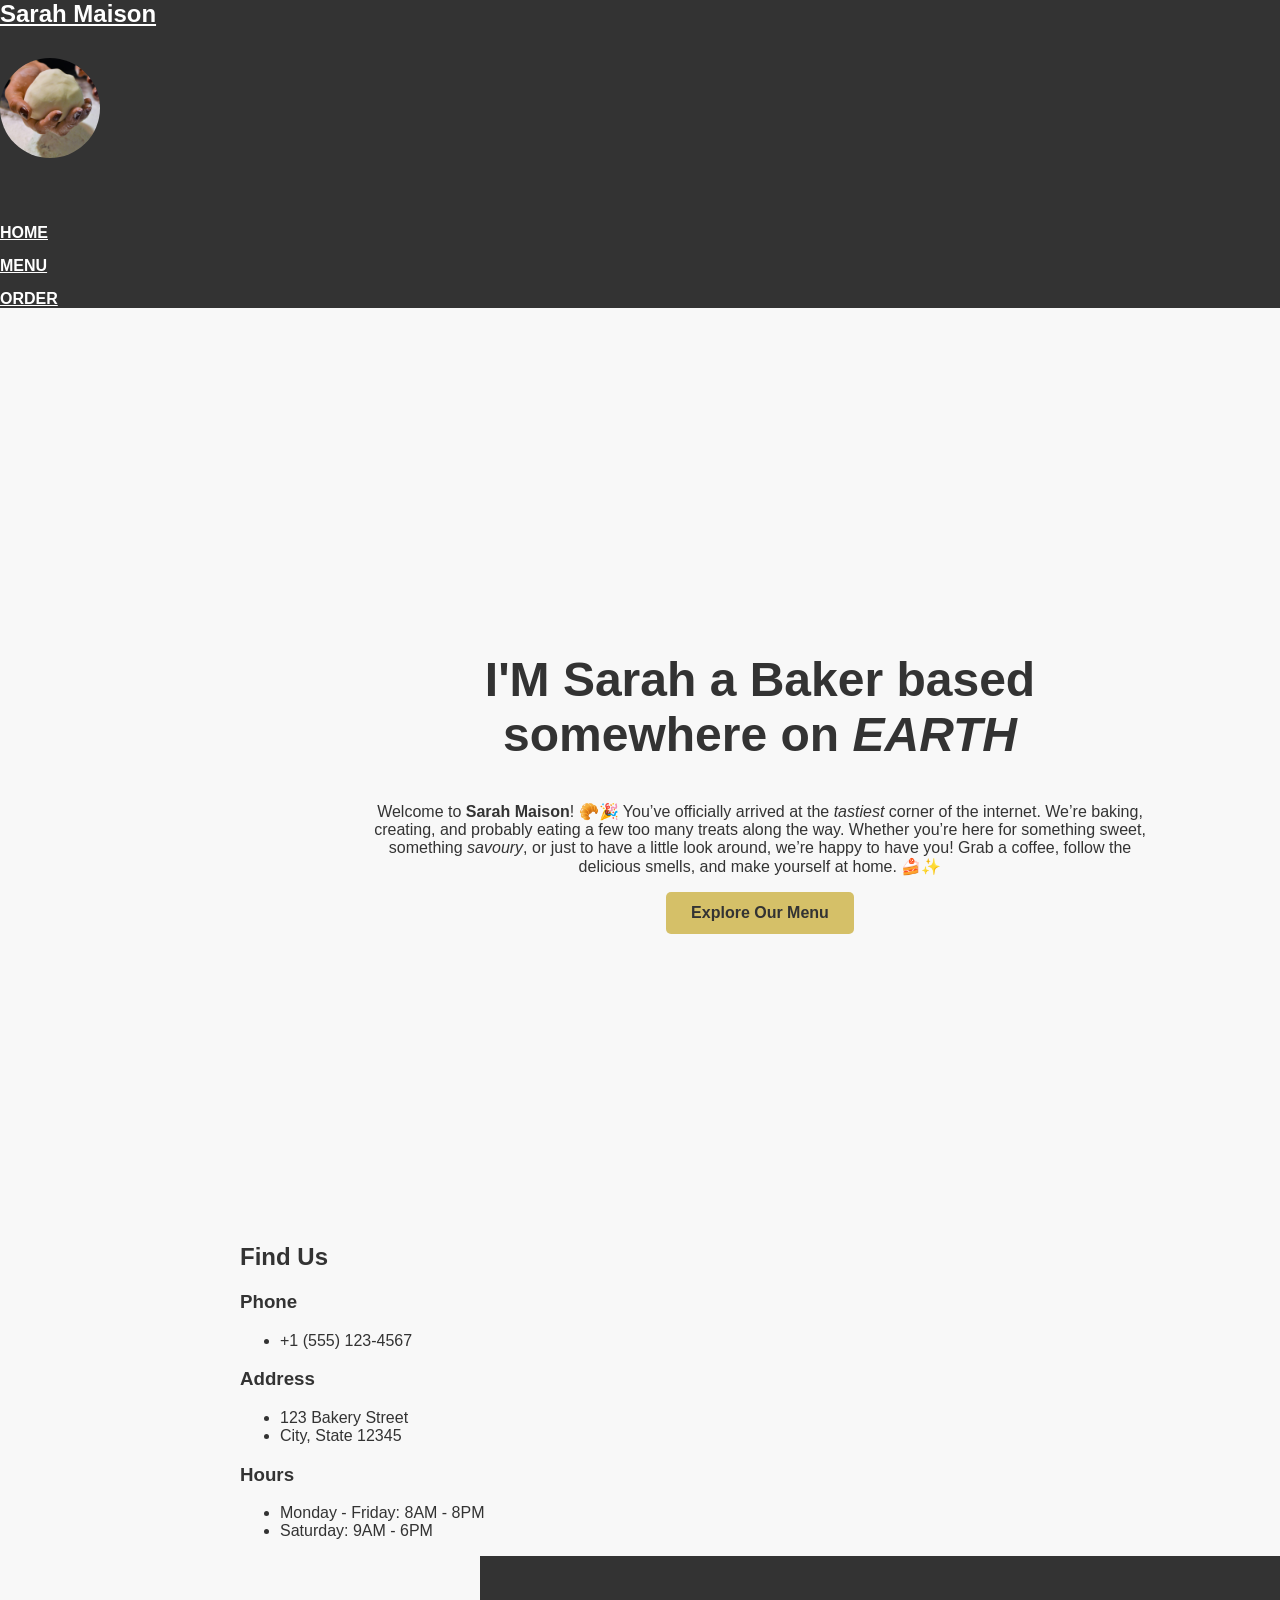
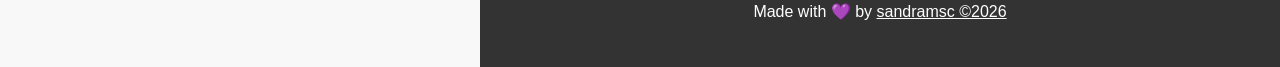
==== index.html @ 91e31646 "Removed the left side bar and updated to the horizontal sidebar with banner requirement" ====
<!doctype html>
<html lang="en">
  <head>
    <meta charset="UTF-8" />
    <meta http-equiv="X-UA-Compatible" content="IE=edge" />
    <meta name="viewport" content="width=device-width, initial-scale=1.0" />

    <title>Sarah Maison</title>

    <link
      rel="icon"
      type="image/x-icon"
      href="./assets/images/main_image_baker.jpg"
    />

    <link rel="stylesheet" href="./styles.css" />
  </head>

  <body>
    <!-- NAVBAR -->
    <header class="site-header">
      <div class="header-container header-bar">
        <a class="site-name brand" href="./index.html">
          <span class="brand">Sarah Maison</span>

          <img
            src="./assets/images/main_image_baker.jpg"
            class="site-image"
            alt="A baker holding a ball of raw dough in a warm bakery environment"
            width="100"
            height="100"
          />
        </a>

        <div class="navigation-menu">
          <ul class="navigation-links">
            <li class="navigation-item">
              <a class="navigation-link" href="./index.html"> Home </a>
            </li>

            <li class="navigation-item">
              <a class="navigation-link" href="./menu.html"> Menu </a>
            </li>

            <li class="navigation-item">
              <a class="navigation-link" href="./order.html"> Order </a>
            </li>
          </ul>
        </div>
      </div>
    </header>

    <!-- CONTENT WRAPPER -->

    <div class="main-content">
      <!-- HOME -->

      <section class="page-section home-section">
        <div class="home-container">
          <div class="home-content">
            <h1 class="home-title">
              I'M <span class="highlight-text"> Sarah </span> a Baker based
              somewhere on <em>EARTH</em>
            </h1>

            <p class="home-description">
              Welcome to <strong>Sarah Maison</strong>! 🥐🎉 You’ve officially
              arrived at the <em>tastiest</em> corner of the internet. We’re
              baking, creating, and probably eating a few too many treats along
              the way. Whether you’re here for something sweet, something
              <em>savoury</em>, or just to have a little look around, we’re
              happy to have you! Grab a coffee, follow the delicious smells, and
              make yourself at home. 🍰✨
            </p>

            <div class="home-button-container">
              <a href="./menu.html" class="button button-primary">
                Explore Our Menu
              </a>
            </div>
          </div>
        </div>
      </section>

      <!-- //HOME -->

      <!-- FIND US -->

      <section class="find-us-section">
        <h2>Find Us</h2>

        <div class="find-us-content">
          <h3>Phone</h3>

          <ul>
            <li>+1 (555) 123-4567</li>
          </ul>

          <h3>Address</h3>

          <ul>
            <li>123 Bakery Street</li>
            <li>City, State 12345</li>
          </ul>

          <h3>Hours</h3>

          <ul>
            <li>Monday - Friday: 8AM - 8PM</li>
            <li>Saturday: 9AM - 6PM</li>
          </ul>
        </div>
      </section>

      <!-- FOOTER -->

      <footer class="site-footer">
        <div class="footer-container">
          <div class="footer-content">
            <p class="footer-text">
              Made with 💜 by
              <a href="#" class="footer-link"> sandramsc ©2026 </a>
            </p>
          </div>

          <div class="social-links">
            <a href="https://github.com/sandramsc">
              <i></i>
            </a>

            <a href="https://www.instagram.com/in/bakery">
              <i></i>
            </a>
          </div>
        </div>
      </footer>

      <!-- //FOOTER -->
    </div>

    <!-- //CONTENT WRAPPER -->
  </body>
</html>
---- styles.css ----
* {
  box-sizing: border-box;
}

body {
  margin: 0;
  padding: 0;
  background-color: #f8f8f8;
  color: #333333;
  font-family: Arial, sans-serif;
}

.container {
  width: 100%;
  max-width: 1200px;
  margin: 0 auto;
  padding-left: 20px;
  padding-right: 20px;
}
/* 
   HEADER AND FOOTER
 */

header,
footer {
  background-color: #333333;
  color: #ffffff;
}

/* 
   HEADINGS
 */

h1,
h2 {
  color: #333333;
}

/* 
   NAVIGATION
 */

nav {
  background-color: #333333;
  color: #ffffff;
  text-align: center;
  padding: 30px 20px;
}

nav a {
  text-decoration: none;
  color: #ffffff;
}

nav a:hover {
  color: #d5c068;
}

/* 
   BRAND
 */

.brand {
  display: block;
  color: #ffffff;
  font-size: 24px;
  font-weight: bold;
  margin-bottom: 30px;
}

/* 
   NAVIGATION LINKS
 */

.navigation-links {
  list-style: none;
  padding: 0;
  margin: 0;
}

.navigation-links li {
  margin-bottom: 15px;
}

.navigation-links a {
  color: #ffffff;
  font-weight: bold;
  text-transform: uppercase;
}

/* 
   SIDEBAR LAYOUT
 */

.site-navigation {
  position: fixed;
  top: 0;
  left: 0;
  width: 240px;
  height: 100vh;
  box-sizing: border-box;
}

/* 
   BAKERY IMAGE
 */

.site-image {
  width: 100px;
  height: 100px;
  object-fit: cover;
  border-radius: 50%;
  margin-bottom: 30px;
}

/* 
   MAIN CONTENT
 */

.main-content {
  margin-left: 240px;
  min-height: 100vh;
}

/* 
   PAGE SECTIONS
 */

.page-section {
  min-height: 100vh;
  padding: 80px;
  box-sizing: border-box;
}

/* 
   HOME
 */

.home-section {
  display: flex;
  align-items: center;
  justify-content: center;
  text-align: center;
}

.home-content {
  max-width: 800px;
}

.home-content h1 {
  font-size: 48px;
}

/* 
   BUTTON
 */

.button {
  display: inline-block;
  padding: 12px 25px;
  background-color: #d5c068;
  color: #333333;
  text-decoration: none;
  font-weight: bold;
  border-radius: 5px;
}

.button:hover {
  background-color: #bca33d;
}

/* 
   FIND US
 */

.find-us {
  max-width: 900px;
  margin: 0 auto;
  padding: 60px 80px;
}

.find-us ul {
  list-style: none;
  padding: 0;
}

/* 
   MENU
 */

.menu-content {
  max-width: 900px;
  margin: 0 auto;
}

.menu-intro {
  margin-bottom: 40px;
}

.tagline {
  color: #555555;
  font-size: 24px;
  font-weight: normal;
}

.menu-category {
  margin-bottom: 50px;
}

.menu-category h3 {
  margin-top: 30px;
}

.menu-items {
  list-style: none;
  padding: 0;
}

.menu-item {
  padding: 12px 0;
  border-bottom: 1px solid #dddddd;
}

.price {
  color: #8a1c4a;
  font-weight: bold;
}

/* 
   ORDER
 */

.order-content {
  max-width: 900px;
  margin: 0 auto;
  text-align: center;
}

.order-message {
  margin-top: 40px;
  padding: 30px;
  background-color: #ffffff;
  border: 1px solid #dddddd;
}

/* 
   FOOTER
 */

footer {
  margin-left: 240px;
  padding: 30px;
  text-align: center;
}

footer a {
  color: #ffffff;
}
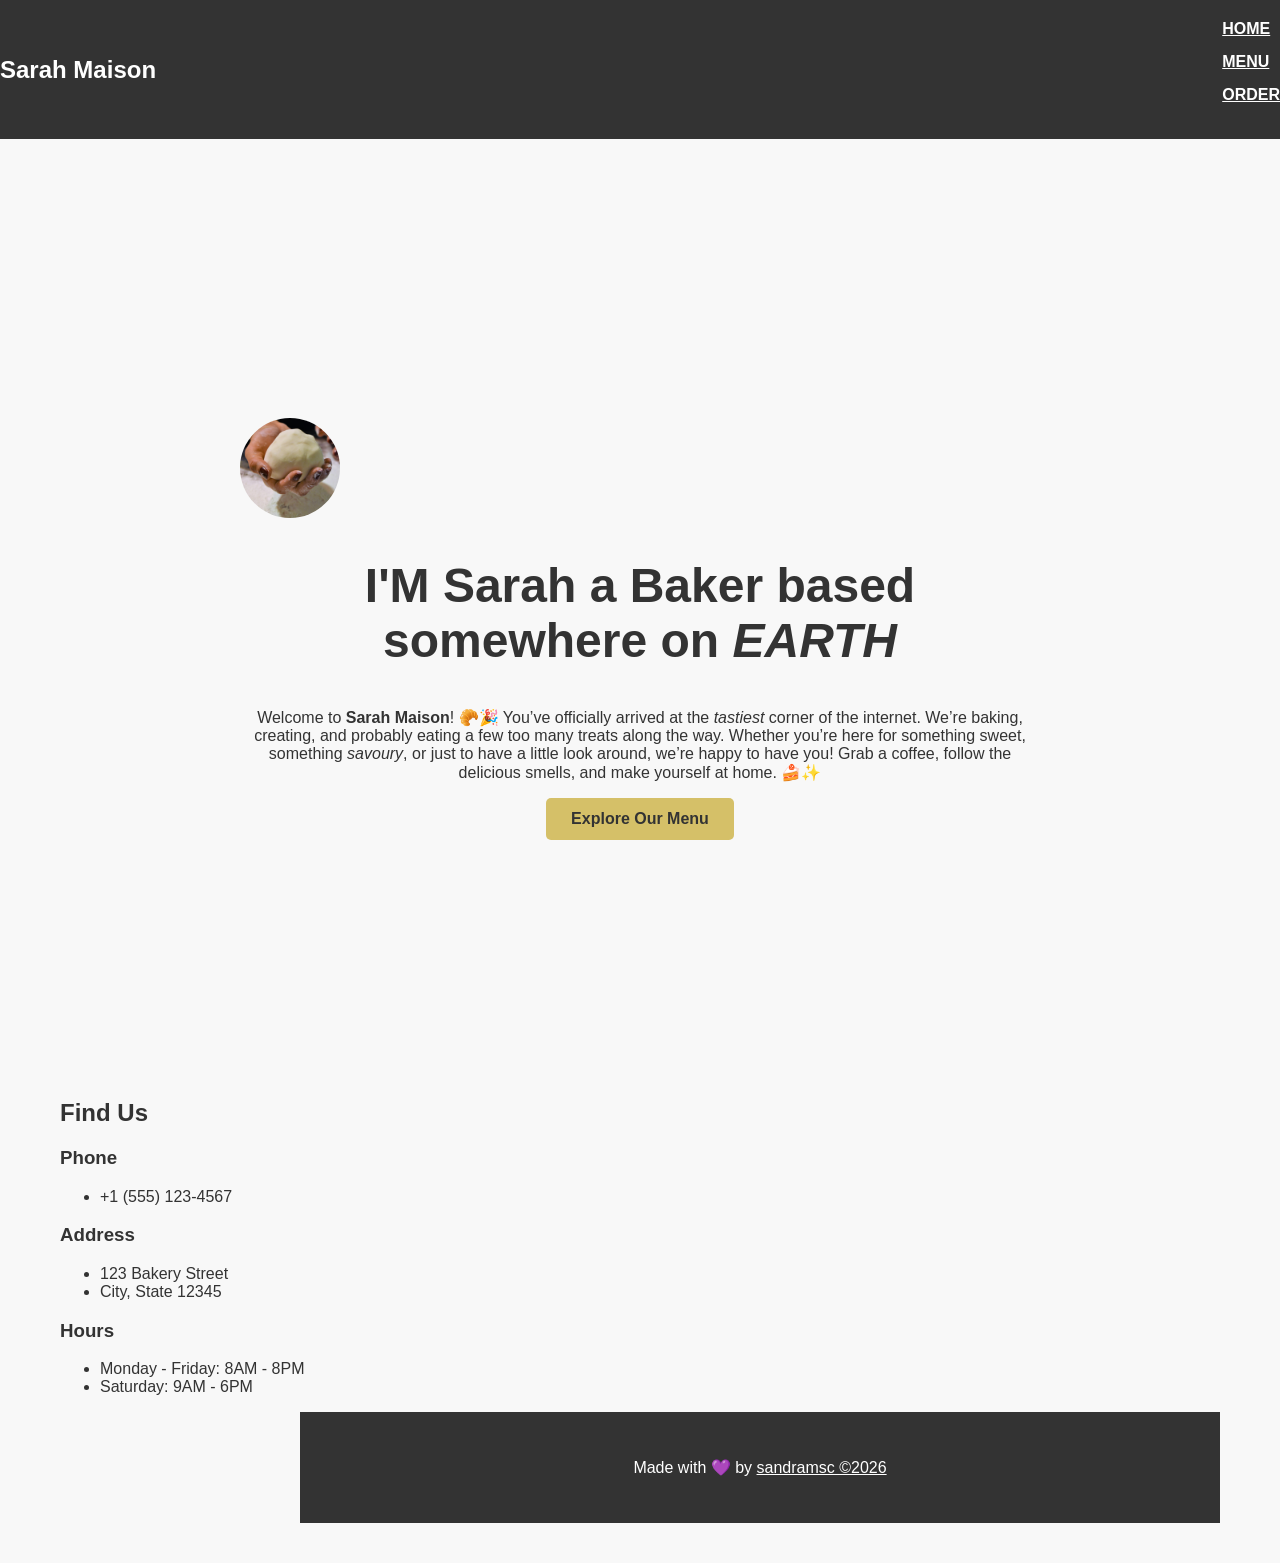
==== commit e37b865e: "Added weekend specials menu, displayed on three styled cards" ====
--- a/index.html
+++ b/index.html
@@ -22,14 +22,6 @@
       <div class="header-container header-bar">
         <a class="site-name brand" href="./index.html">
           <span class="brand">Sarah Maison</span>
-
-          <img
-            src="./assets/images/main_image_baker.jpg"
-            class="site-image"
-            alt="A baker holding a ball of raw dough in a warm bakery environment"
-            width="100"
-            height="100"
-          />
         </a>
 
         <div class="navigation-menu">
@@ -52,91 +44,98 @@
 
     <!-- CONTENT WRAPPER -->
 
-    <div class="main-content">
+    <main>
       <!-- HOME -->
+      <div class="container">
+        <section class="page-section home-section">
+          <div class="home-container">
+            <img
+              src="./assets/images/main_image_baker.jpg"
+              class="hero-image"
+              alt="A baker holding a ball of raw dough in a warm bakery environment"
+              width="100"
+              height="100"
+            />
+            <div class="home-content">
+              <h1 class="home-title">
+                I'M <span class="highlight-text"> Sarah </span> a Baker based
+                somewhere on <em>EARTH</em>
+              </h1>
 
-      <section class="page-section home-section">
-        <div class="home-container">
-          <div class="home-content">
-            <h1 class="home-title">
-              I'M <span class="highlight-text"> Sarah </span> a Baker based
-              somewhere on <em>EARTH</em>
-            </h1>
+              <p class="home-description">
+                Welcome to <strong>Sarah Maison</strong>! 🥐🎉 You’ve officially
+                arrived at the <em>tastiest</em> corner of the internet. We’re
+                baking, creating, and probably eating a few too many treats
+                along the way. Whether you’re here for something sweet,
+                something <em>savoury</em>, or just to have a little look
+                around, we’re happy to have you! Grab a coffee, follow the
+                delicious smells, and make yourself at home. 🍰✨
+              </p>
 
-            <p class="home-description">
-              Welcome to <strong>Sarah Maison</strong>! 🥐🎉 You’ve officially
-              arrived at the <em>tastiest</em> corner of the internet. We’re
-              baking, creating, and probably eating a few too many treats along
-              the way. Whether you’re here for something sweet, something
-              <em>savoury</em>, or just to have a little look around, we’re
-              happy to have you! Grab a coffee, follow the delicious smells, and
-              make yourself at home. 🍰✨
-            </p>
+              <div class="home-button-container">
+                <a href="./menu.html" class="button button-primary">
+                  Explore Our Menu
+                </a>
+              </div>
+            </div>
+          </div>
+        </section>
 
-            <div class="home-button-container">
-              <a href="./menu.html" class="button button-primary">
-                Explore Our Menu
+        <!-- //HOME -->
+
+        <!-- FIND US -->
+
+        <section class="find-us-section">
+          <h2>Find Us</h2>
+
+          <div class="find-us-content">
+            <h3>Phone</h3>
+
+            <ul>
+              <li>+1 (555) 123-4567</li>
+            </ul>
+
+            <h3>Address</h3>
+
+            <ul>
+              <li>123 Bakery Street</li>
+              <li>City, State 12345</li>
+            </ul>
+
+            <h3>Hours</h3>
+
+            <ul>
+              <li>Monday - Friday: 8AM - 8PM</li>
+              <li>Saturday: 9AM - 6PM</li>
+            </ul>
+          </div>
+        </section>
+
+        <!-- FOOTER -->
+
+        <footer class="site-footer">
+          <div class="footer-container">
+            <div class="footer-content">
+              <p class="footer-text">
+                Made with 💜 by
+                <a href="#" class="footer-link"> sandramsc ©2026 </a>
+              </p>
+            </div>
+
+            <div class="social-links">
+              <a href="https://github.com/sandramsc">
+                <i></i>
+              </a>
+
+              <a href="https://www.instagram.com/in/bakery">
+                <i></i>
               </a>
             </div>
           </div>
-        </div>
-      </section>
-
-      <!-- //HOME -->
-
-      <!-- FIND US -->
-
-      <section class="find-us-section">
-        <h2>Find Us</h2>
-
-        <div class="find-us-content">
-          <h3>Phone</h3>
-
-          <ul>
-            <li>+1 (555) 123-4567</li>
-          </ul>
-
-          <h3>Address</h3>
-
-          <ul>
-            <li>123 Bakery Street</li>
-            <li>City, State 12345</li>
-          </ul>
-
-          <h3>Hours</h3>
-
-          <ul>
-            <li>Monday - Friday: 8AM - 8PM</li>
-            <li>Saturday: 9AM - 6PM</li>
-          </ul>
-        </div>
-      </section>
-
-      <!-- FOOTER -->
-
-      <footer class="site-footer">
-        <div class="footer-container">
-          <div class="footer-content">
-            <p class="footer-text">
-              Made with 💜 by
-              <a href="#" class="footer-link"> sandramsc ©2026 </a>
-            </p>
-          </div>
-
-          <div class="social-links">
-            <a href="https://github.com/sandramsc">
-              <i></i>
-            </a>
-
-            <a href="https://www.instagram.com/in/bakery">
-              <i></i>
-            </a>
-          </div>
-        </div>
-      </footer>
-
+        </footer>
+      </div>
       <!-- //FOOTER -->
-    </div>
+    </main>
 
     <!-- //CONTENT WRAPPER -->
   </body>
--- a/styles.css
+++ b/styles.css
@@ -26,7 +26,20 @@
   background-color: #333333;
   color: #ffffff;
 }
-
+.header-bar {
+  display: flex;
+  justify-content: space-between;
+  align-items: center;
+  padding-top: 20px;
+  padding-bottom: 20px;
+}
+
+footer {
+  padding: 20px;
+}
+main {
+  padding: 40px 0px;
+}
 /* 
    HEADINGS
  */
@@ -42,6 +55,8 @@
 
 nav {
   background-color: #333333;
+  display: flex;
+  gap: 20px;
   color: #ffffff;
   text-align: center;
   padding: 30px 20px;
@@ -59,13 +74,16 @@
 /* 
    BRAND
  */
-
+.hero-image {
+  max-width: 100%;
+  height: auto;
+  display: block;
+}
 .brand {
-  display: block;
   color: #ffffff;
   font-size: 24px;
   font-weight: bold;
-  margin-bottom: 30px;
+  text-decoration: none;
 }
 
 /* 
@@ -105,7 +123,7 @@
    BAKERY IMAGE
  */
 
-.site-image {
+.hero-image {
   width: 100px;
   height: 100px;
   object-fit: cover;
@@ -132,6 +150,46 @@
   box-sizing: border-box;
 }
 
+/* 
+   weekend specials section
+ */
+.weekend-specials {
+  display: flex;
+  flex-direction: column;
+  align-items: center;
+  text-align: center;
+  padding: 40px;
+  background-color: #f8f8f8;
+}
+
+.card-row {
+  display: flex;
+  flex-wrap: wrap;
+  gap: 20px;
+}
+.card {
+  background-color: #ffffff;
+  border: 1px solid #dddddd;
+  border-radius: 5px;
+  padding: 20px;
+  flex: 1 1 250px;
+  box-sizing: border-box;
+}
+
+.card img {
+  max-width: 100%;
+  height: 200px;
+  object-fit: cover;
+  display: block;
+  border-radius: 5px;
+  margin-bottom: 15px;
+}
+
+.order-content {
+  max-width: 900px;
+  margin: 0 auto;
+  text-align: center;
+}
 /* 
    HOME
  */
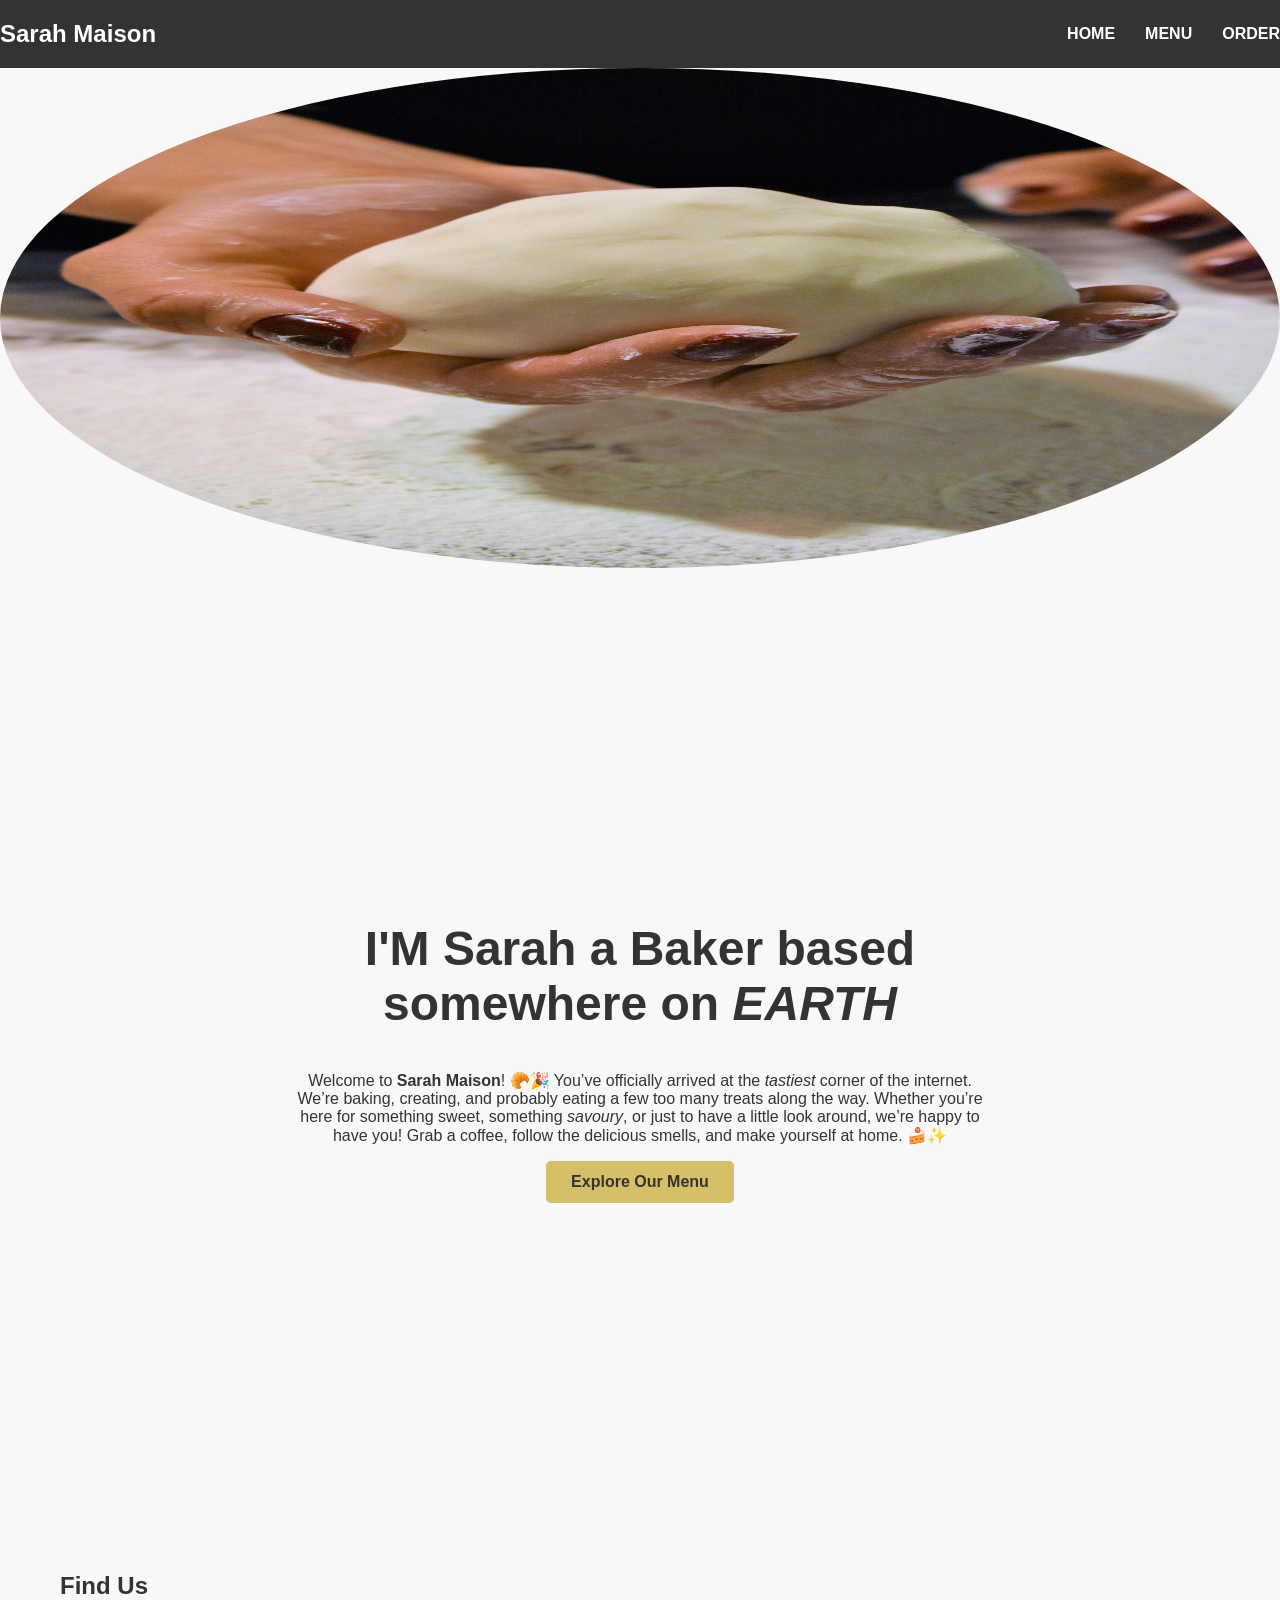
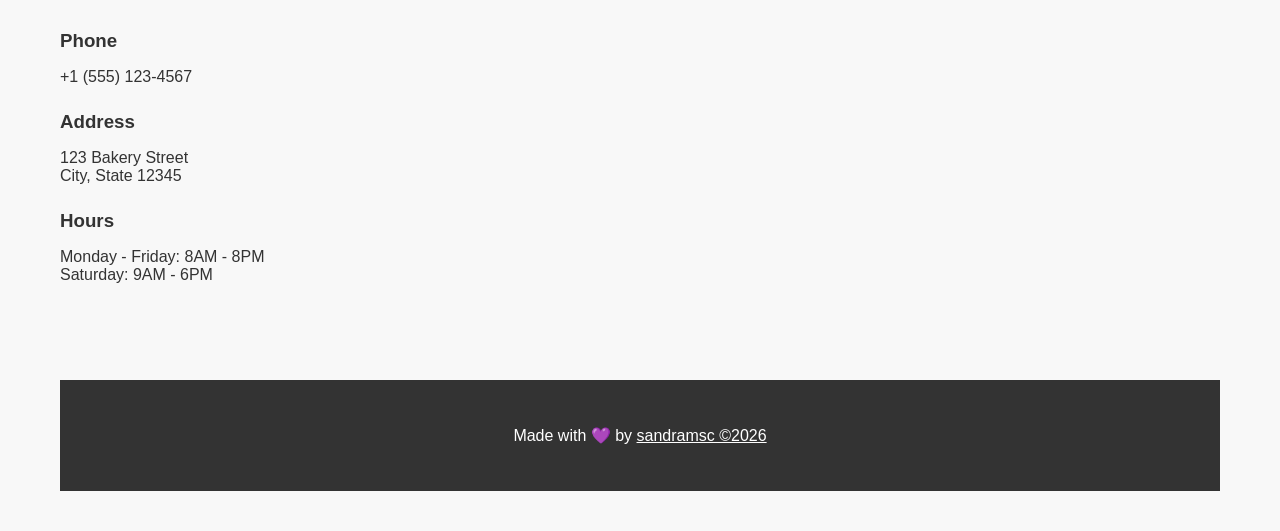
==== commit 1ec3793f: "Styled the find us section" ====
--- a/index.html
+++ b/index.html
@@ -20,9 +20,7 @@
     <!-- NAVBAR -->
     <header class="site-header">
       <div class="header-container header-bar">
-        <a class="site-name brand" href="./index.html">
-          <span class="brand">Sarah Maison</span>
-        </a>
+        <a class="site-name brand" href="./index.html"> Sarah Maison </a>
 
         <div class="navigation-menu">
           <ul class="navigation-links">
@@ -41,7 +39,13 @@
         </div>
       </div>
     </header>
-
+    <section class="hero-banner">
+      <img
+        src="./assets/images/main_image_baker.jpg"
+        class="hero-image"
+        alt="A baker holding a ball of raw dough in a warm bakery environment"
+      />
+    </section>
     <!-- CONTENT WRAPPER -->
 
     <main>
@@ -49,13 +53,6 @@
       <div class="container">
         <section class="page-section home-section">
           <div class="home-container">
-            <img
-              src="./assets/images/main_image_baker.jpg"
-              class="hero-image"
-              alt="A baker holding a ball of raw dough in a warm bakery environment"
-              width="100"
-              height="100"
-            />
             <div class="home-content">
               <h1 class="home-title">
                 I'M <span class="highlight-text"> Sarah </span> a Baker based
@@ -91,23 +88,21 @@
           <div class="find-us-content">
             <h3>Phone</h3>
 
-            <ul>
-              <li>+1 (555) 123-4567</li>
-            </ul>
+            <p>+1 (555) 123-4567</p>
 
             <h3>Address</h3>
 
-            <ul>
-              <li>123 Bakery Street</li>
-              <li>City, State 12345</li>
-            </ul>
+            <p>
+              123 Bakery Street<br />
+              City, State 12345
+            </p>
 
             <h3>Hours</h3>
 
-            <ul>
-              <li>Monday - Friday: 8AM - 8PM</li>
-              <li>Saturday: 9AM - 6PM</li>
-            </ul>
+            <p>
+              Monday - Friday: 8AM - 8PM<br />
+              Saturday: 9AM - 6PM
+            </p>
           </div>
         </section>
 
--- a/styles.css
+++ b/styles.css
@@ -26,6 +26,12 @@
   background-color: #333333;
   color: #ffffff;
 }
+
+.site-header {
+  background-color: #333333;
+  color: #ffffff;
+}
+
 .header-bar {
   display: flex;
   justify-content: space-between;
@@ -54,12 +60,7 @@
  */
 
 nav {
-  background-color: #333333;
-  display: flex;
-  gap: 20px;
-  color: #ffffff;
-  text-align: center;
-  padding: 30px 20px;
+  color: #ffffff;
 }
 
 nav a {
@@ -74,11 +75,7 @@
 /* 
    BRAND
  */
-.hero-image {
-  max-width: 100%;
-  height: auto;
-  display: block;
-}
+
 .brand {
   color: #ffffff;
   font-size: 24px;
@@ -91,53 +88,40 @@
  */
 
 .navigation-links {
+  display: flex;
+  gap: 30px;
   list-style: none;
+  margin: 0;
   padding: 0;
-  margin: 0;
-}
-
-.navigation-links li {
-  margin-bottom: 15px;
 }
 
 .navigation-links a {
   color: #ffffff;
   font-weight: bold;
   text-transform: uppercase;
-}
-
-/* 
-   SIDEBAR LAYOUT
- */
-
-.site-navigation {
-  position: fixed;
-  top: 0;
-  left: 0;
-  width: 240px;
-  height: 100vh;
-  box-sizing: border-box;
+  text-decoration: none;
+}
+
+.navigation-links a:hover {
+  color: #d5c068;
 }
 
 /* 
    BAKERY IMAGE
  */
 
+.hero-banner {
+  width: 100%;
+  margin: 0;
+  padding: 0;
+}
+
 .hero-image {
-  width: 100px;
-  height: 100px;
-  object-fit: cover;
+  width: 100%;
+  max-width: 100%;
+  height: 500px;
+  margin: 0;
   border-radius: 50%;
-  margin-bottom: 30px;
-}
-
-/* 
-   MAIN CONTENT
- */
-
-.main-content {
-  margin-left: 240px;
-  min-height: 100vh;
 }
 
 /* 
@@ -199,10 +183,13 @@
   align-items: center;
   justify-content: center;
   text-align: center;
+  padding: 40px 0 80px;
 }
 
 .home-content {
-  max-width: 800px;
+  max-width: 700px;
+  margin: 0 auto;
+  flex: 1;
 }
 
 .home-content h1 {
@@ -231,17 +218,26 @@
    FIND US
  */
 
-.find-us {
-  max-width: 900px;
-  margin: 0 auto;
-  padding: 60px 80px;
-}
-
-.find-us ul {
-  list-style: none;
-  padding: 0;
-}
-
+.find-us-section {
+  padding: 40px 0 80px;
+}
+
+.find-us-section h2 {
+  margin-bottom: 30px;
+}
+.find-us-content {
+  max-width: 700px;
+}
+
+.find-us-content h3 {
+  margin-top: 25px;
+  margin-bottom: 8px;
+}
+
+find-us-content p {
+  margin: 0;
+  line-height: 1.6;
+}
 /* 
    MENU
  */
@@ -306,9 +302,10 @@
  */
 
 footer {
-  margin-left: 240px;
-  padding: 30px;
-  text-align: center;
+  padding: 30px 0;
+  text-align: center;
+  color: #ffffff;
+  background-color: #333333;
 }
 
 footer a {
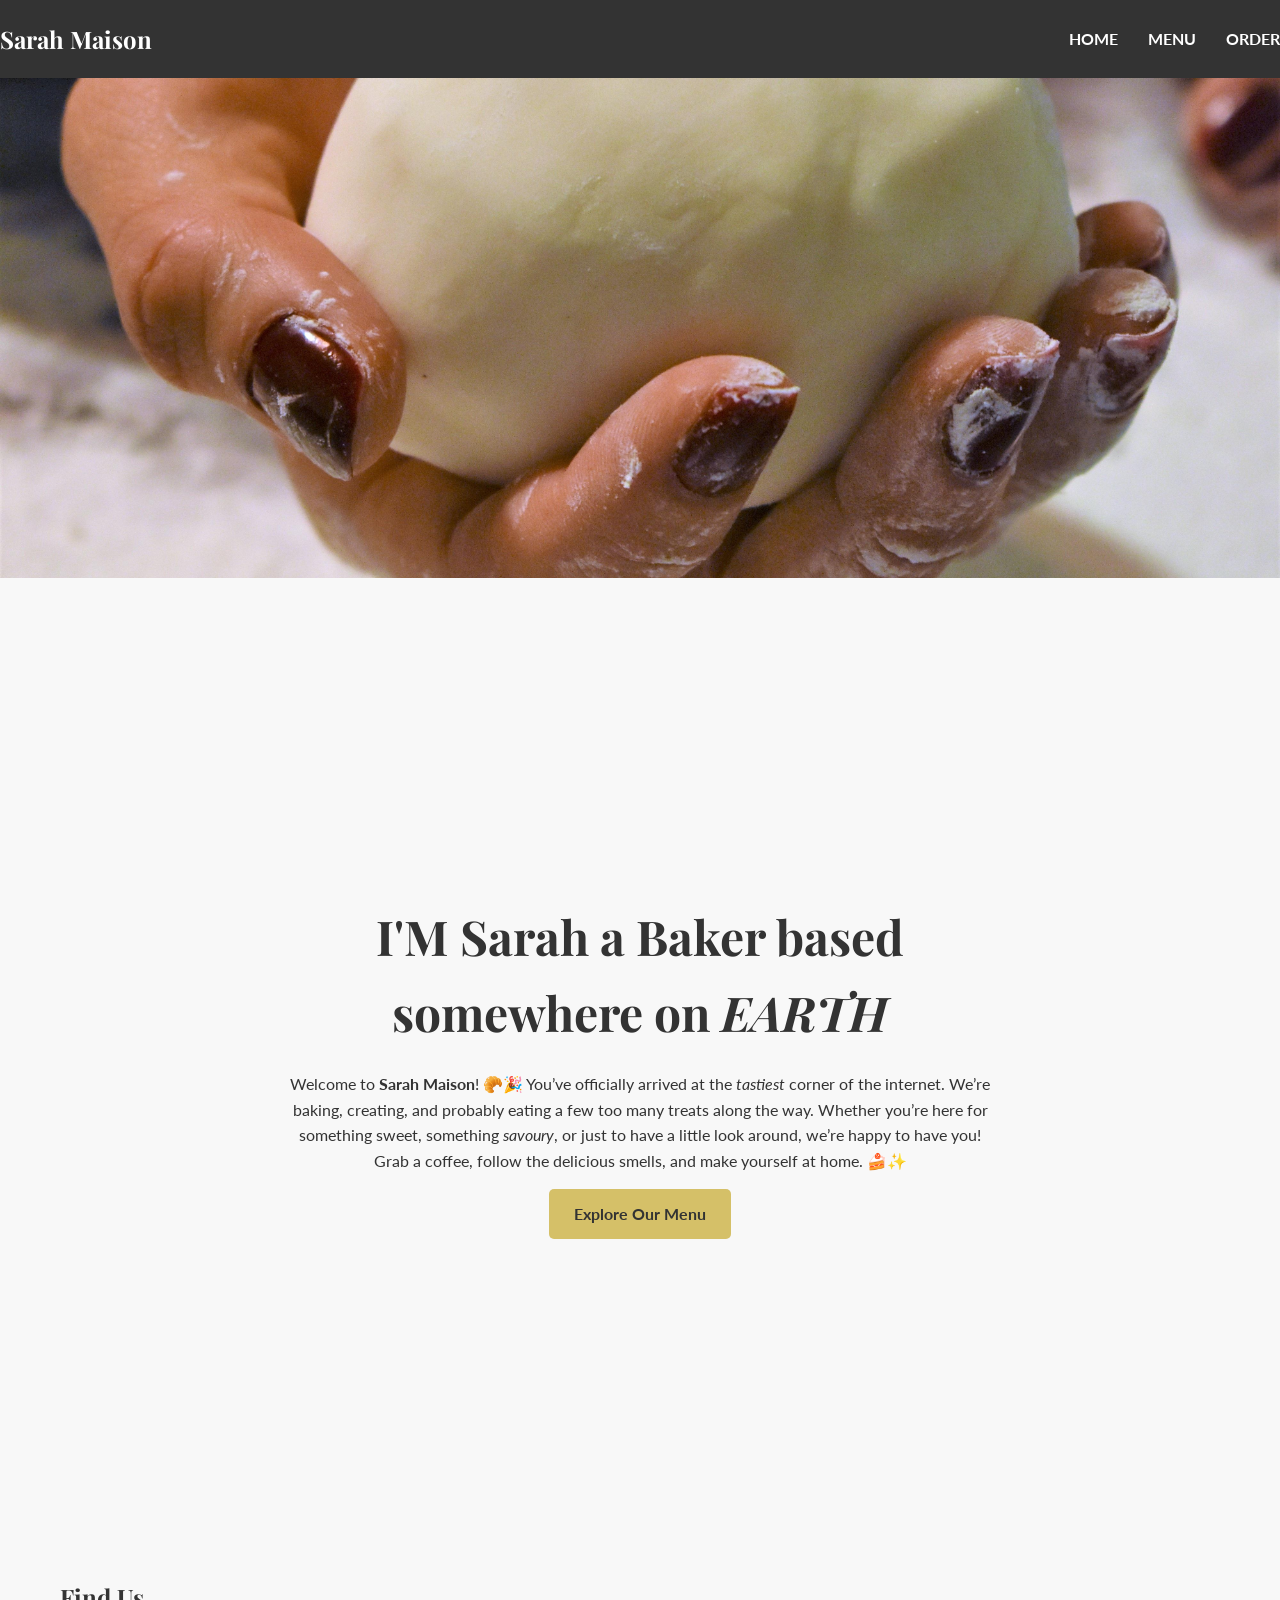
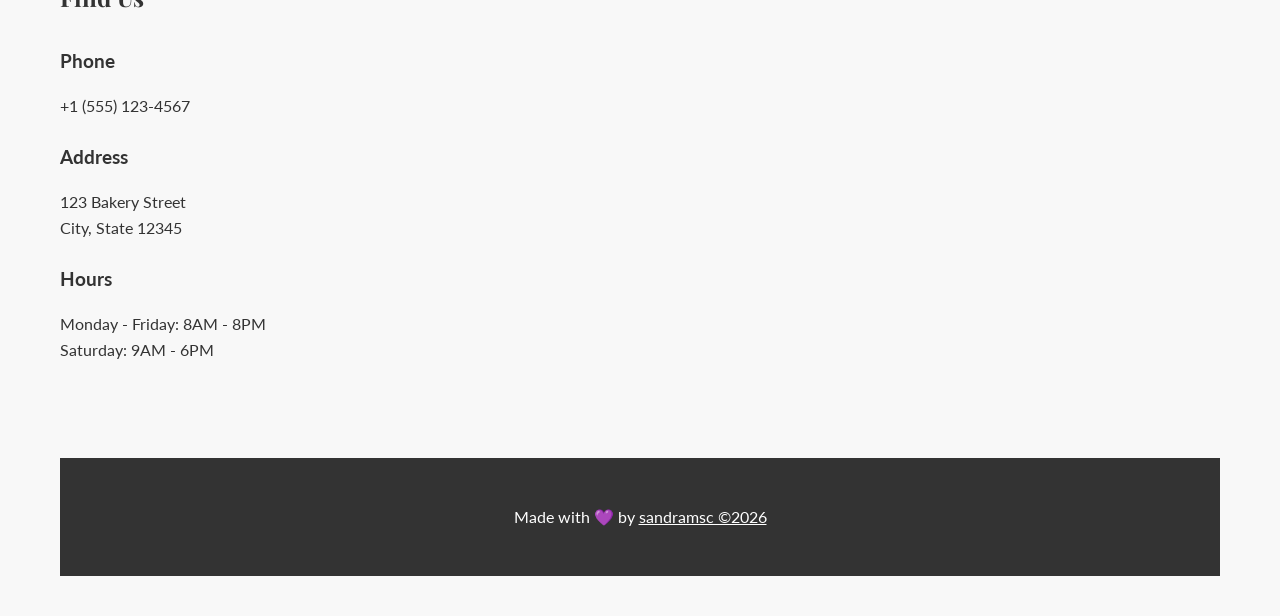
==== commit 6e2dffae: "Added space between the products and prices on the menu page" ====
--- a/index.html
+++ b/index.html
@@ -11,6 +11,12 @@
       rel="icon"
       type="image/x-icon"
       href="./assets/images/main_image_baker.jpg"
+    />
+    <link rel="preconnect" href="https://fonts.googleapis.com" />
+    <link rel="preconnect" href="https://fonts.gstatic.com" crossorigin />
+    <link
+      rel="stylesheet"
+      href="https://fonts.googleapis.com/css2?family=Lato:wght@400;700&family=Playfair+Display:ital,wght@0,400..900;1,400..900&display=swap"
     />
 
     <link rel="stylesheet" href="./styles.css" />
--- a/styles.css
+++ b/styles.css
@@ -1,5 +1,9 @@
 * {
   box-sizing: border-box;
+}
+
+html {
+  font-size: 62.5%;
 }
 
 body {
@@ -7,7 +11,9 @@
   padding: 0;
   background-color: #f8f8f8;
   color: #333333;
-  font-family: Arial, sans-serif;
+  font-family: "Lato", sans-serif;
+  font-size: 1.6rem;
+  line-height: 1.6;
 }
 
 .container {
@@ -52,7 +58,18 @@
 
 h1,
 h2 {
+  font-family: "Playfair Display", serif;
   color: #333333;
+}
+
+h1 {
+  font-size: 3.2rem;
+  margin-bottom: 20px;
+}
+
+h2 {
+  font-size: 2.4rem;
+  margin-bottom: 15px;
 }
 
 /* 
@@ -78,8 +95,9 @@
 
 .brand {
   color: #ffffff;
+  font-family: "Playfair Display", serif;
   font-size: 24px;
-  font-weight: bold;
+  font-weight: 700;
   text-decoration: none;
 }
 
@@ -117,11 +135,12 @@
 }
 
 .hero-image {
+  display: block;
   width: 100%;
   max-width: 100%;
   height: 500px;
   margin: 0;
-  border-radius: 50%;
+  object-fit: cover;
 }
 
 /* 
@@ -253,8 +272,9 @@
 
 .tagline {
   color: #555555;
-  font-size: 24px;
-  font-weight: normal;
+  font-size: 2.4rem;
+  font-style: italic;
+  font-weight: 400;
 }
 
 .menu-category {
@@ -296,6 +316,110 @@
   background-color: #ffffff;
   border: 1px solid #dddddd;
 }
+/* 
+   TABLES
+ */
+
+table {
+  width: 100%;
+  border-collapse: collapse;
+  margin-top: 20px;
+}
+
+tbody tr:nth-child(even) {
+  background-color: #f2f2f2;
+}
+
+th {
+  padding: 12px;
+  border: 1px solid #dddddd;
+  text-align: left;
+  background-color: #f2f2f2;
+}
+
+td {
+  padding: 12px;
+  border: 1px solid #dddddd;
+  text-align: left;
+}
+
+/* 
+   FORM
+ */
+
+fieldset {
+  border: 1px solid #dddddd;
+  padding: 20px;
+  margin-bottom: 20px;
+}
+
+legend {
+  font-weight: bold;
+  padding: 0 10px;
+}
+
+label {
+  display: block;
+  margin-bottom: 10px;
+}
+
+.field {
+  display: block;
+  margin-bottom: 10px;
+  width: 100%;
+  padding: 8px;
+  border: 1px solid #dddddd;
+  max-width: 400px;
+  font-family: Arial, sans-serif;
+  font-size: 1rem;
+  border-radius: 4px;
+  border: 1px solid #ccc;
+}
+
+.choice {
+  margin-bottom: 10px;
+  gap: 10px;
+  display: flex;
+  align-items: center;
+}
+
+.choice label {
+  margin-bottom: 0;
+}
+
+input,
+select,
+textarea {
+  accent-color: #d5c068;
+}
+
+.field:focus {
+  outline: 3px solid #d5c068;
+  outline-offset: 2px;
+}
+
+.field:required {
+  border-left: 4px solid #d5c068;
+}
+
+.notes-field {
+  height: 100px;
+  resize: vertical;
+  max-width: 700px;
+  min-height: 80px;
+}
+button[type="submit"] {
+  background-color: #d5c068;
+  color: #333333;
+  padding: 10px 20px;
+  border: none;
+  border-radius: 4px;
+  cursor: pointer;
+}
+
+button[type="submit"]:hover {
+  background-color: #bca33d;
+}
 
 /* 
    FOOTER
@@ -308,6 +432,11 @@
   background-color: #333333;
 }
 
+footer-text {
+  margin: 0;
+  font-size: 1.4rem;
+}
+
 footer a {
   color: #ffffff;
 }
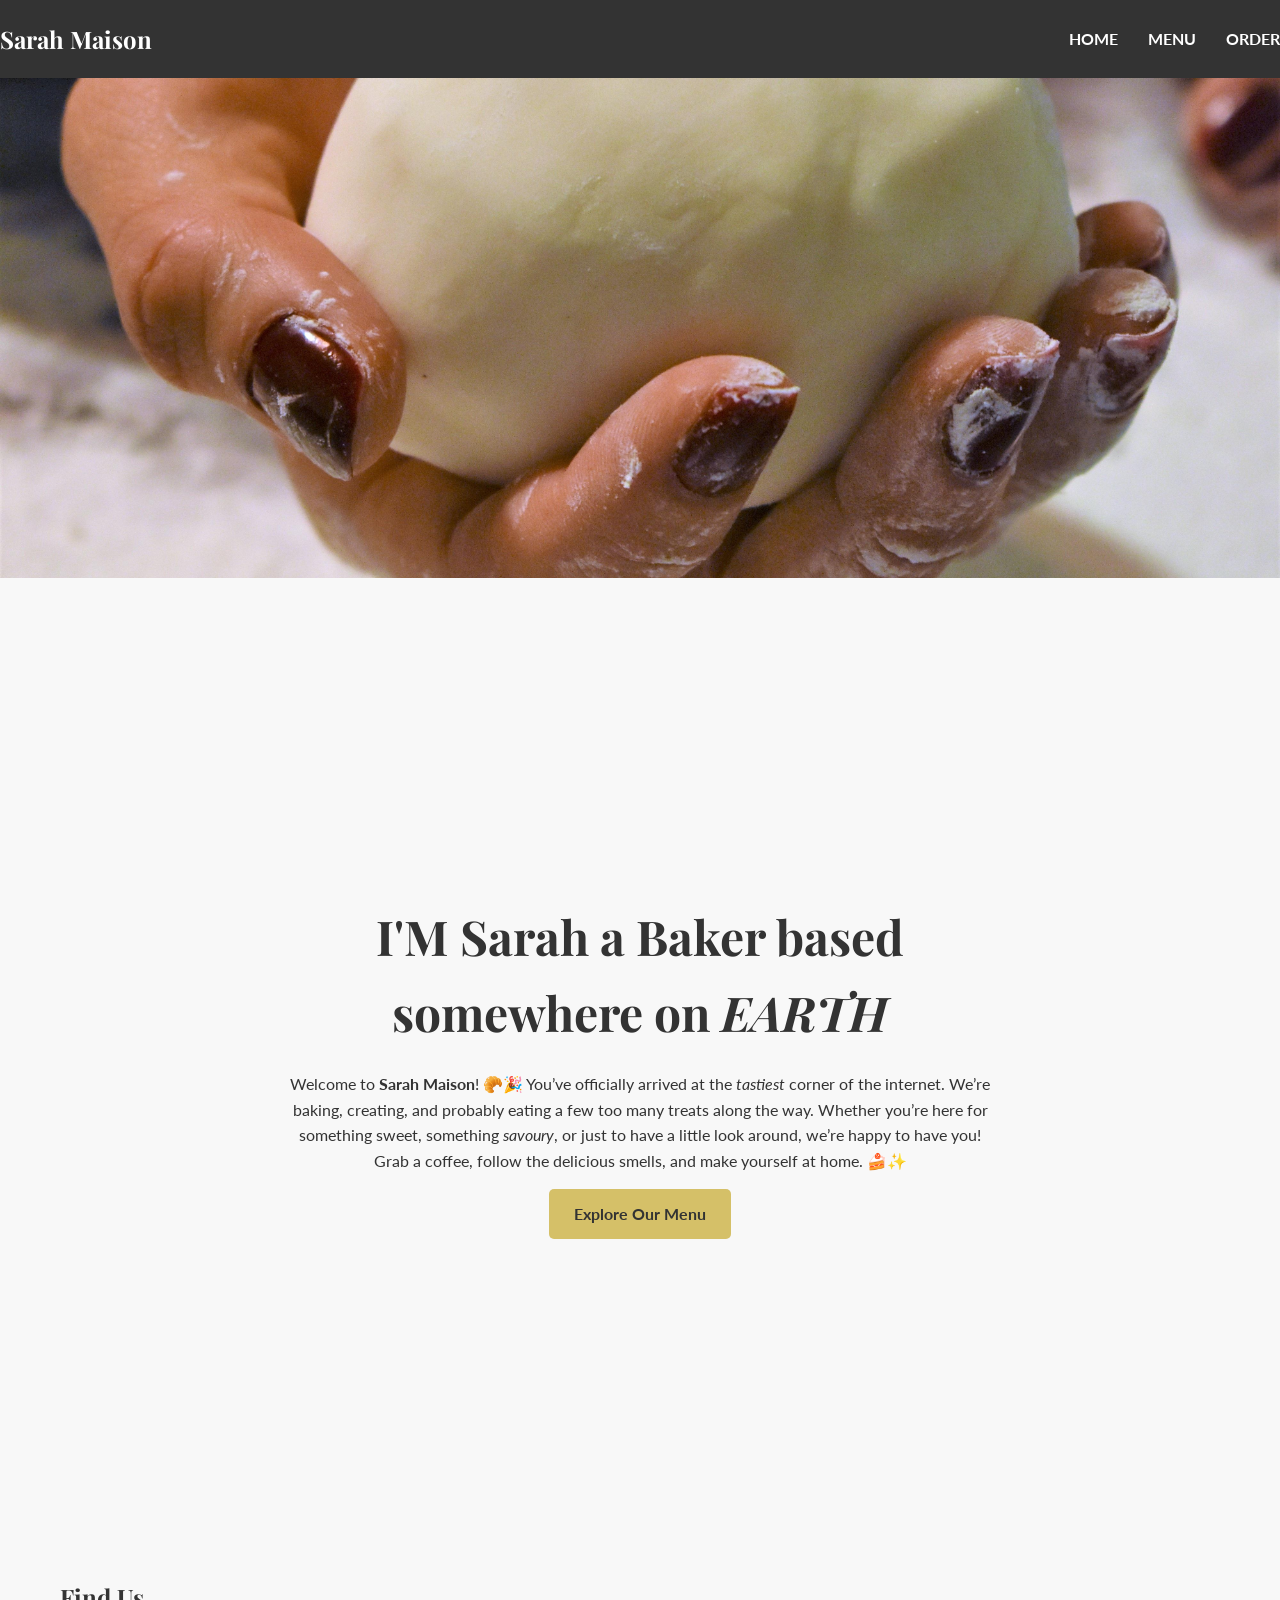
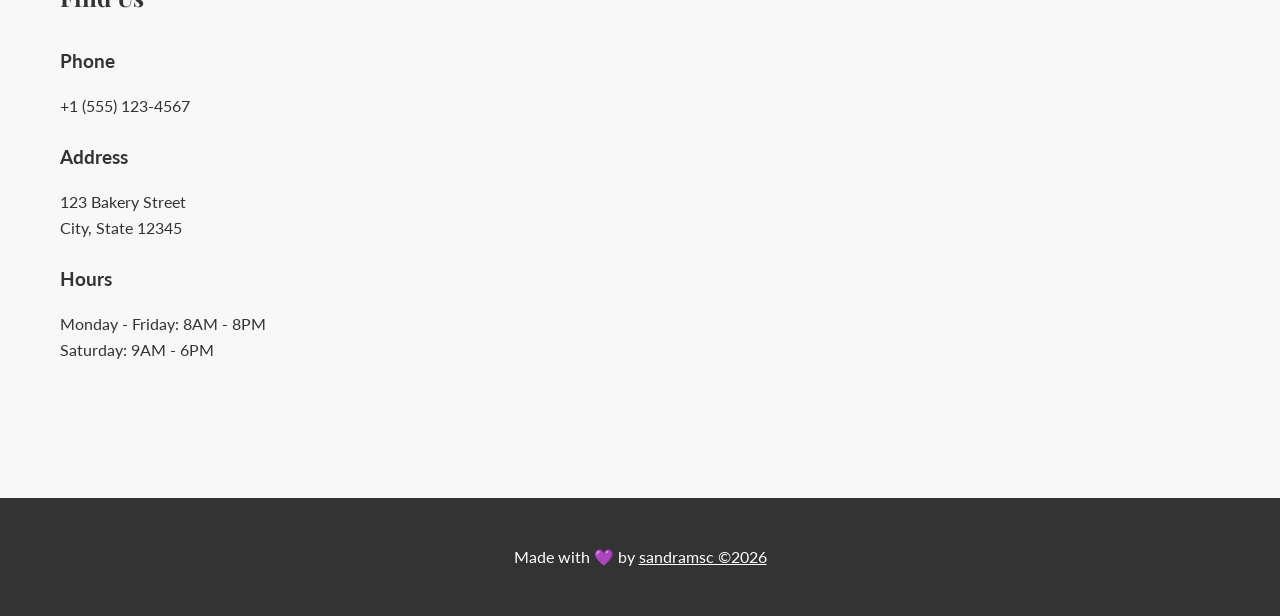
==== commit e47415c1: "Fixed footer on home page to span the width of the entire page" ====
--- a/index.html
+++ b/index.html
@@ -113,31 +113,31 @@
         </section>
 
         <!-- FOOTER -->
-
-        <footer class="site-footer">
-          <div class="footer-container">
-            <div class="footer-content">
-              <p class="footer-text">
-                Made with 💜 by
-                <a href="#" class="footer-link"> sandramsc ©2026 </a>
-              </p>
-            </div>
-
-            <div class="social-links">
-              <a href="https://github.com/sandramsc">
-                <i></i>
-              </a>
-
-              <a href="https://www.instagram.com/in/bakery">
-                <i></i>
-              </a>
-            </div>
-          </div>
-        </footer>
       </div>
       <!-- //FOOTER -->
     </main>
 
     <!-- //CONTENT WRAPPER -->
+    <footer class="site-footer">
+      <div class="footer-container">
+        <div class="footer-content">
+          <p class="footer-text">
+            Made with 💜 by
+
+            <a href="#" class="footer-link"> sandramsc ©2026 </a>
+          </p>
+        </div>
+
+        <div class="social-links">
+          <a href="https://github.com/sandramsc">
+            <i class="lab la-github"></i>
+          </a>
+
+          <a href="https://www.instagram.com/in/bakery">
+            <i class="lab la-linkedin"></i>
+          </a>
+        </div>
+      </div>
+    </footer>
   </body>
 </html>
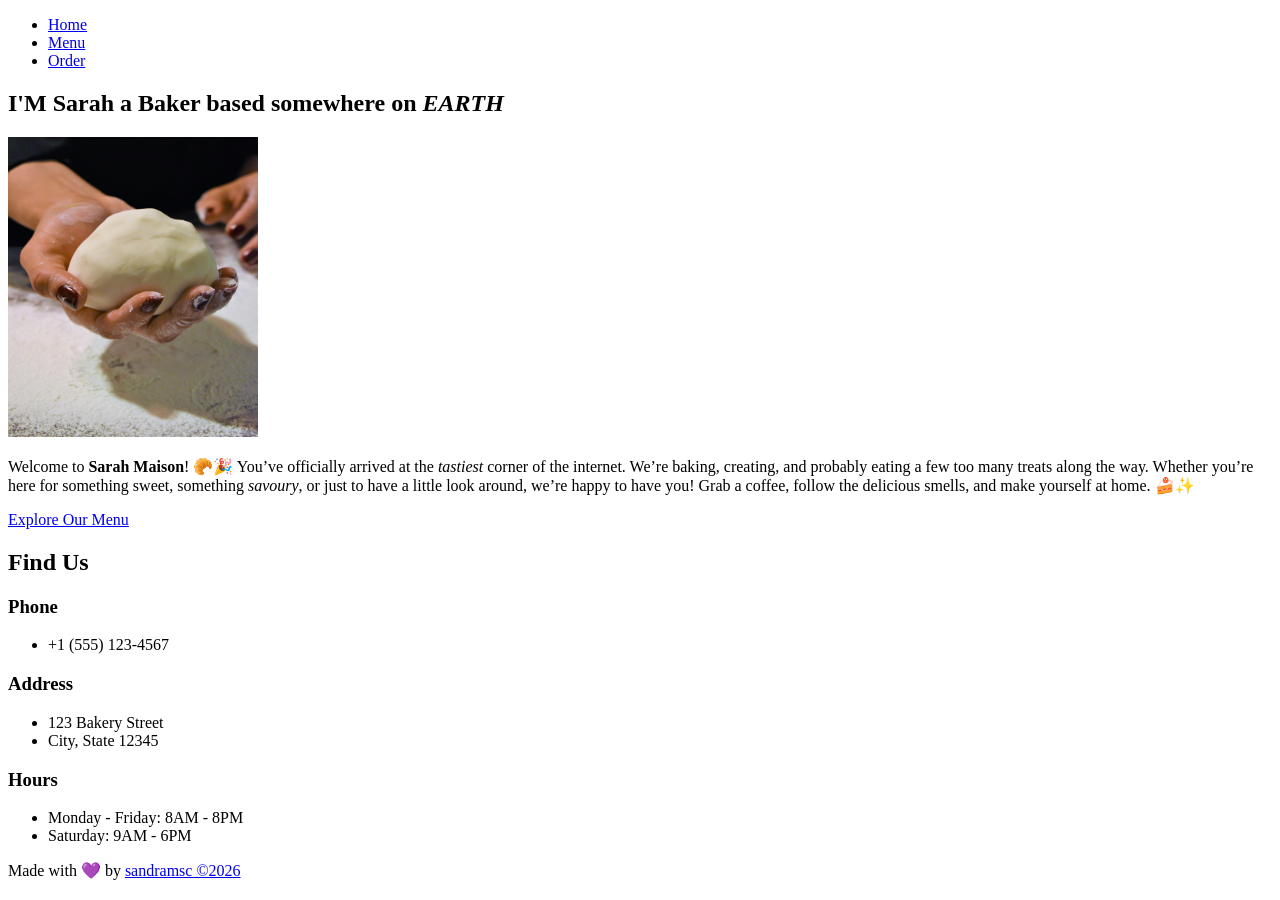
==== commit 011306c4: "Merge pull request #2 from sandramsc/exercise-03-page-structure [Added] two more pages to the websit" ====
--- a/index.html
+++ b/index.html
@@ -4,68 +4,48 @@
     <meta charset="UTF-8" />
     <meta http-equiv="X-UA-Compatible" content="IE=edge" />
     <meta name="viewport" content="width=device-width, initial-scale=1.0" />
-
     <title>Sarah Maison</title>
-
-    <link
-      rel="icon"
-      type="image/x-icon"
-      href="./assets/images/main_image_baker.jpg"
-    />
-    <link rel="preconnect" href="https://fonts.googleapis.com" />
-    <link rel="preconnect" href="https://fonts.gstatic.com" crossorigin />
-    <link
-      rel="stylesheet"
-      href="https://fonts.googleapis.com/css2?family=Lato:wght@400;700&family=Playfair+Display:ital,wght@0,400..900;1,400..900&display=swap"
-    />
-
-    <link rel="stylesheet" href="./styles.css" />
+    <link rel="icon" type="image/x-icon" href="./assets/images/person.png" />
   </head>
 
   <body>
     <!-- NAVBAR -->
-    <header class="site-header">
-      <div class="header-container header-bar">
-        <a class="site-name brand" href="./index.html"> Sarah Maison </a>
-
-        <div class="navigation-menu">
-          <ul class="navigation-links">
-            <li class="navigation-item">
-              <a class="navigation-link" href="./index.html"> Home </a>
+    <nav>
+      <div>
+        <div id="navbarNav">
+          <ul>
+            <li>
+              <a href="./index.html">Home</a>
             </li>
-
-            <li class="navigation-item">
-              <a class="navigation-link" href="./menu.html"> Menu </a>
+            <li>
+              <a href="./menu.html">Menu</a>
             </li>
-
-            <li class="navigation-item">
-              <a class="navigation-link" href="./order.html"> Order </a>
+            <li>
+              <a href="./order.html">Order</a>
             </li>
           </ul>
         </div>
       </div>
-    </header>
-    <section class="hero-banner">
-      <img
-        src="./assets/images/main_image_baker.jpg"
-        class="hero-image"
-        alt="A baker holding a ball of raw dough in a warm bakery environment"
-      />
-    </section>
+    </nav>
+
     <!-- CONTENT WRAPPER -->
-
-    <main>
+    <div id="content-wrapper">
       <!-- HOME -->
-      <div class="container">
-        <section class="page-section home-section">
-          <div class="home-container">
-            <div class="home-content">
-              <h1 class="home-title">
-                I'M <span class="highlight-text"> Sarah </span> a Baker based
+      <section id="home">
+        <div class="container">
+          <div>
+            <div>
+              <h1>
+                I'M <span class="text-brand"> Sarah </span> a Baker based
                 somewhere on <em>EARTH</em>
               </h1>
-
-              <p class="home-description">
+              <img
+                src="./images/main_image_baker.jpg"
+                alt="A baker holding a ball of raw dough in a warm bakery environment"
+                width="250"
+                height="300"
+              />
+              <p class="lead mt-2 mb-4" data-aos="fade-up" data-aos-delay="300">
                 Welcome to <strong>Sarah Maison</strong>! 🥐🎉 You’ve officially
                 arrived at the <em>tastiest</em> corner of the internet. We’re
                 baking, creating, and probably eating a few too many treats
@@ -74,70 +54,56 @@
                 around, we’re happy to have you! Grab a coffee, follow the
                 delicious smells, and make yourself at home. 🍰✨
               </p>
-
-              <div class="home-button-container">
-                <a href="./menu.html" class="button button-primary">
-                  Explore Our Menu
-                </a>
+              <div data-aos="fade-up">
+                <a href="./menu.html">Explore Our Menu</a>
               </div>
             </div>
           </div>
-        </section>
+        </div>
+      </section>
+      <!-- //HOME -->
+      <!-- FIND US -->
+      <div>
+        <h2>Find Us</h2>
+        <div>
+          <h3>Phone</h3>
+          <ul>
+            <li>+1 (555) 123-4567</li>
+          </ul>
 
-        <!-- //HOME -->
-
-        <!-- FIND US -->
-
-        <section class="find-us-section">
-          <h2>Find Us</h2>
-
-          <div class="find-us-content">
-            <h3>Phone</h3>
-
-            <p>+1 (555) 123-4567</p>
-
-            <h3>Address</h3>
-
-            <p>
-              123 Bakery Street<br />
-              City, State 12345
-            </p>
-
-            <h3>Hours</h3>
-
-            <p>
-              Monday - Friday: 8AM - 8PM<br />
-              Saturday: 9AM - 6PM
-            </p>
-          </div>
-        </section>
-
-        <!-- FOOTER -->
-      </div>
-      <!-- //FOOTER -->
-    </main>
-
-    <!-- //CONTENT WRAPPER -->
-    <footer class="site-footer">
-      <div class="footer-container">
-        <div class="footer-content">
-          <p class="footer-text">
-            Made with 💜 by
-
-            <a href="#" class="footer-link"> sandramsc ©2026 </a>
-          </p>
-        </div>
-
-        <div class="social-links">
-          <a href="https://github.com/sandramsc">
-            <i class="lab la-github"></i>
-          </a>
-
-          <a href="https://www.instagram.com/in/bakery">
-            <i class="lab la-linkedin"></i>
-          </a>
+          <h3>Address</h3>
+          <ul>
+            <li>123 Bakery Street</li>
+            <li>City, State 12345</li>
+          </ul>
+          <h3>Hours</h3>
+          <ul>
+            <li>Monday - Friday: 8AM - 8PM</li>
+            <li>Saturday: 9AM - 6PM</li>
+          </ul>
         </div>
       </div>
-    </footer>
+
+      <!-- FOOTER -->
+      <footer>
+        <div class="container">
+          <div>
+            <div>
+              <p class="mb-0">
+                Made with 💜 by <a href="#" class="fw-bold">sandramsc ©2026</a>
+              </p>
+            </div>
+            <div>
+              <div>
+                <a href="https://github.com/sandramsc"><i></i></a>
+                <a href="https://www.instagram.com/in/bakery"><i></i></a>
+              </div>
+            </div>
+          </div>
+        </div>
+      </footer>
+      <!-- //FOOTER -->
+    </div>
+    <!-- //CONTENT WRAPPER -->
   </body>
 </html>
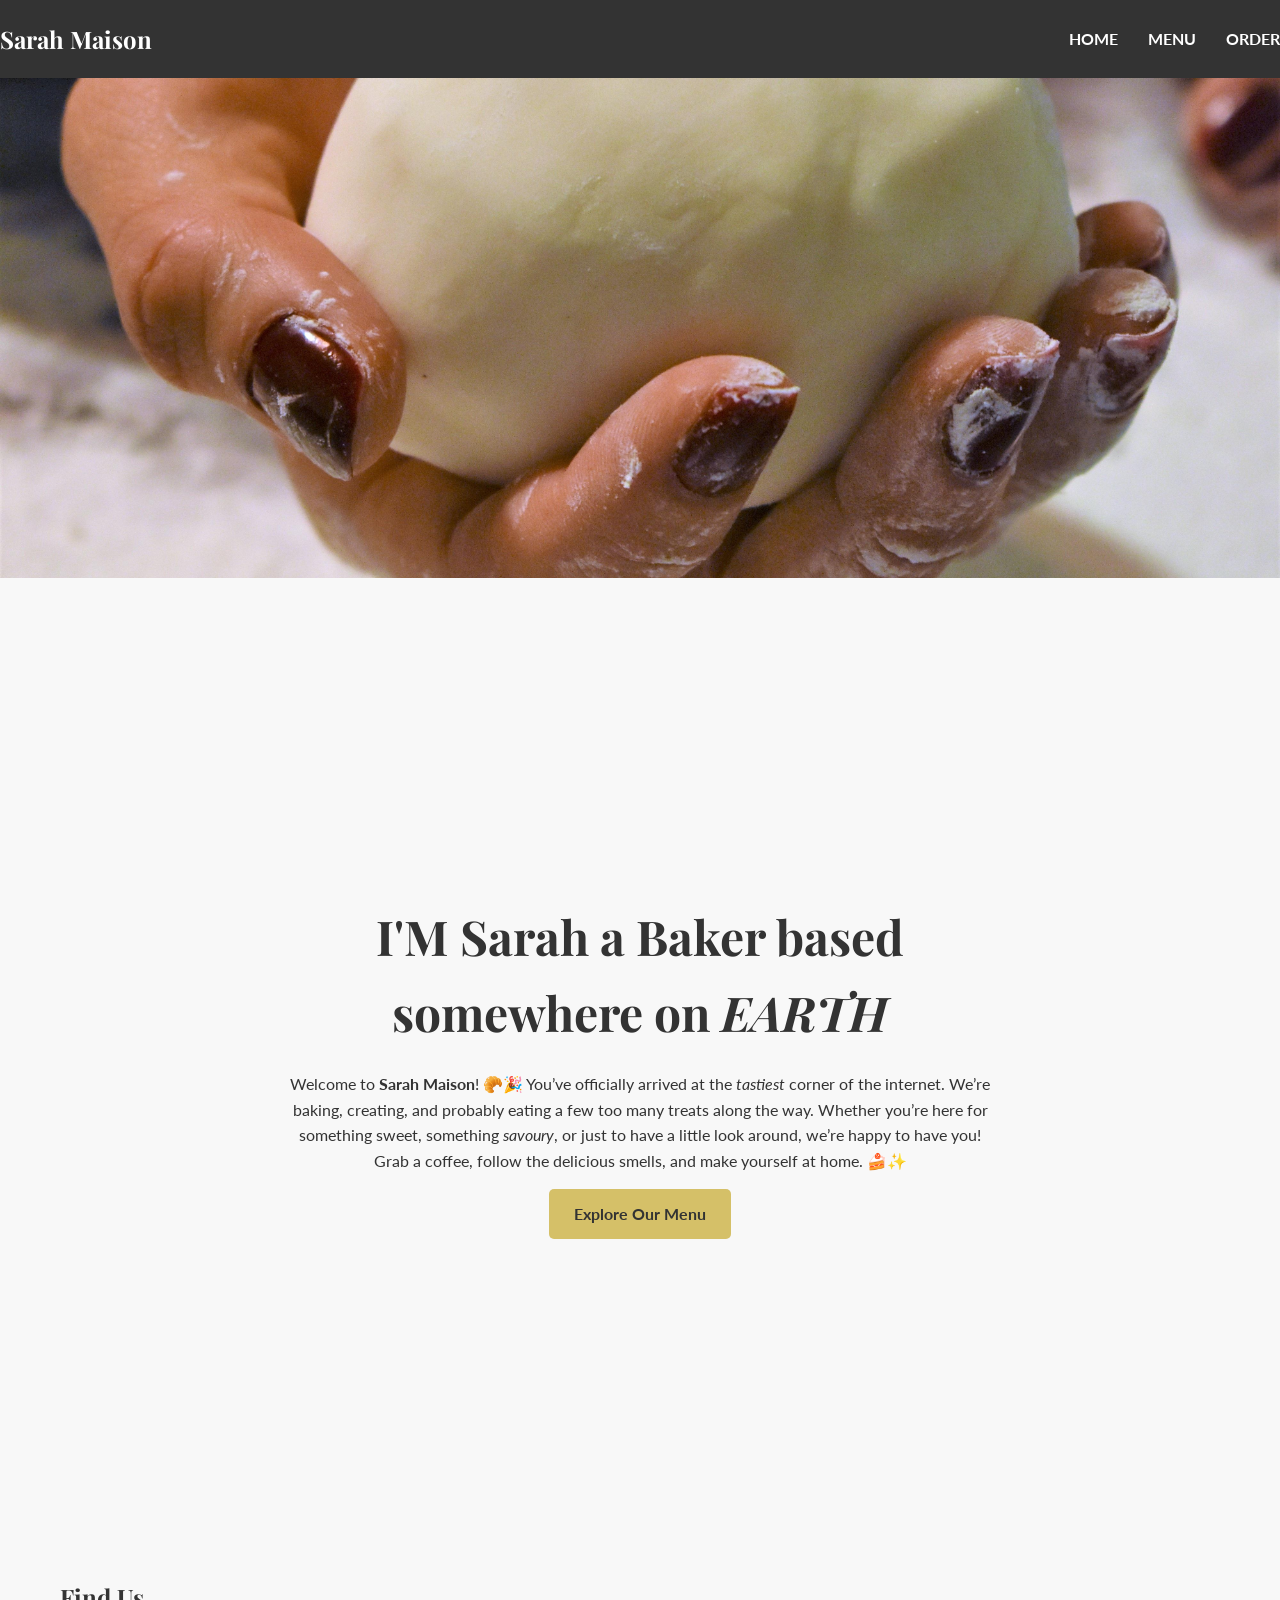
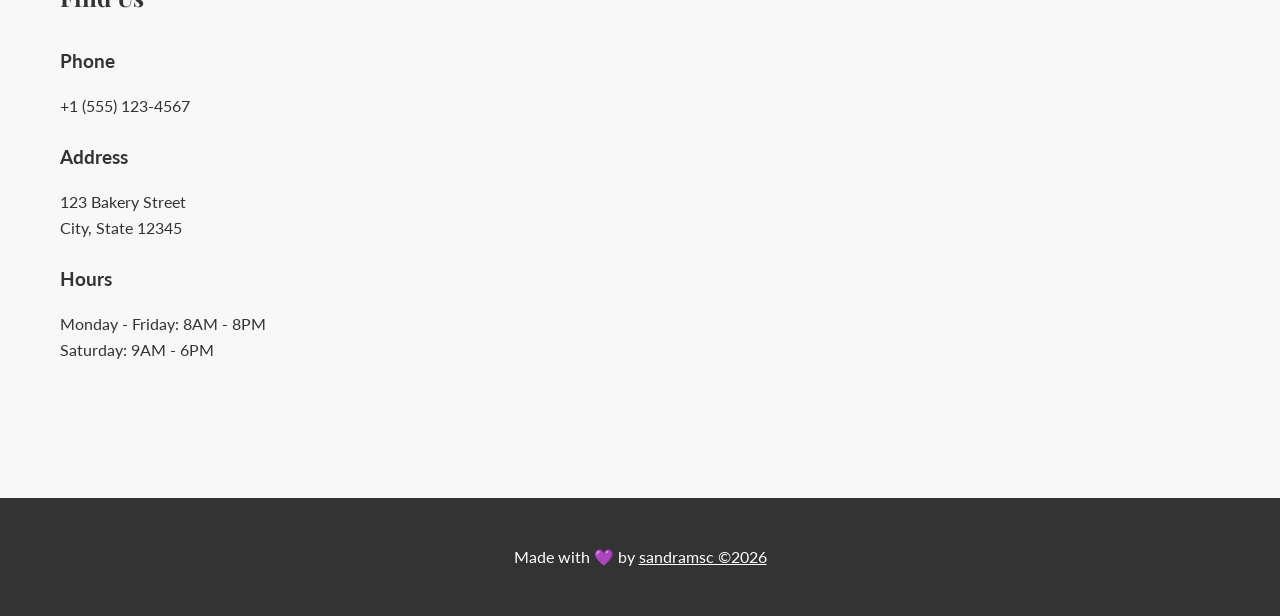
==== commit 4aa68bc1: "Merge pull request #6 from sandramsc/exercise-05-typography [Update] typography and accessibility" ====
--- a/index.html
+++ b/index.html
@@ -4,48 +4,68 @@
     <meta charset="UTF-8" />
     <meta http-equiv="X-UA-Compatible" content="IE=edge" />
     <meta name="viewport" content="width=device-width, initial-scale=1.0" />
+
     <title>Sarah Maison</title>
-    <link rel="icon" type="image/x-icon" href="./assets/images/person.png" />
+
+    <link
+      rel="icon"
+      type="image/x-icon"
+      href="./assets/images/main_image_baker.jpg"
+    />
+    <link rel="preconnect" href="https://fonts.googleapis.com" />
+    <link rel="preconnect" href="https://fonts.gstatic.com" crossorigin />
+    <link
+      rel="stylesheet"
+      href="https://fonts.googleapis.com/css2?family=Lato:wght@400;700&family=Playfair+Display:ital,wght@0,400..900;1,400..900&display=swap"
+    />
+
+    <link rel="stylesheet" href="./styles.css" />
   </head>
 
   <body>
     <!-- NAVBAR -->
-    <nav>
-      <div>
-        <div id="navbarNav">
-          <ul>
-            <li>
-              <a href="./index.html">Home</a>
+    <header class="site-header">
+      <div class="header-container header-bar">
+        <a class="site-name brand" href="./index.html"> Sarah Maison </a>
+
+        <div class="navigation-menu">
+          <ul class="navigation-links">
+            <li class="navigation-item">
+              <a class="navigation-link" href="./index.html"> Home </a>
             </li>
-            <li>
-              <a href="./menu.html">Menu</a>
+
+            <li class="navigation-item">
+              <a class="navigation-link" href="./menu.html"> Menu </a>
             </li>
-            <li>
-              <a href="./order.html">Order</a>
+
+            <li class="navigation-item">
+              <a class="navigation-link" href="./order.html"> Order </a>
             </li>
           </ul>
         </div>
       </div>
-    </nav>
+    </header>
+    <section class="hero-banner">
+      <img
+        src="./assets/images/main_image_baker.jpg"
+        class="hero-image"
+        alt="A baker holding a ball of raw dough in a warm bakery environment"
+      />
+    </section>
+    <!-- CONTENT WRAPPER -->
 
-    <!-- CONTENT WRAPPER -->
-    <div id="content-wrapper">
+    <main>
       <!-- HOME -->
-      <section id="home">
-        <div class="container">
-          <div>
-            <div>
-              <h1>
-                I'M <span class="text-brand"> Sarah </span> a Baker based
+      <div class="container">
+        <section class="page-section home-section">
+          <div class="home-container">
+            <div class="home-content">
+              <h1 class="home-title">
+                I'M <span class="highlight-text"> Sarah </span> a Baker based
                 somewhere on <em>EARTH</em>
               </h1>
-              <img
-                src="./images/main_image_baker.jpg"
-                alt="A baker holding a ball of raw dough in a warm bakery environment"
-                width="250"
-                height="300"
-              />
-              <p class="lead mt-2 mb-4" data-aos="fade-up" data-aos-delay="300">
+
+              <p class="home-description">
                 Welcome to <strong>Sarah Maison</strong>! 🥐🎉 You’ve officially
                 arrived at the <em>tastiest</em> corner of the internet. We’re
                 baking, creating, and probably eating a few too many treats
@@ -54,56 +74,70 @@
                 around, we’re happy to have you! Grab a coffee, follow the
                 delicious smells, and make yourself at home. 🍰✨
               </p>
-              <div data-aos="fade-up">
-                <a href="./menu.html">Explore Our Menu</a>
+
+              <div class="home-button-container">
+                <a href="./menu.html" class="button button-primary">
+                  Explore Our Menu
+                </a>
               </div>
             </div>
           </div>
+        </section>
+
+        <!-- //HOME -->
+
+        <!-- FIND US -->
+
+        <section class="find-us-section">
+          <h2>Find Us</h2>
+
+          <div class="find-us-content">
+            <h3>Phone</h3>
+
+            <p>+1 (555) 123-4567</p>
+
+            <h3>Address</h3>
+
+            <p>
+              123 Bakery Street<br />
+              City, State 12345
+            </p>
+
+            <h3>Hours</h3>
+
+            <p>
+              Monday - Friday: 8AM - 8PM<br />
+              Saturday: 9AM - 6PM
+            </p>
+          </div>
+        </section>
+
+        <!-- FOOTER -->
+      </div>
+      <!-- //FOOTER -->
+    </main>
+
+    <!-- //CONTENT WRAPPER -->
+    <footer class="site-footer">
+      <div class="footer-container">
+        <div class="footer-content">
+          <p class="footer-text">
+            Made with 💜 by
+
+            <a href="#" class="footer-link"> sandramsc ©2026 </a>
+          </p>
         </div>
-      </section>
-      <!-- //HOME -->
-      <!-- FIND US -->
-      <div>
-        <h2>Find Us</h2>
-        <div>
-          <h3>Phone</h3>
-          <ul>
-            <li>+1 (555) 123-4567</li>
-          </ul>
 
-          <h3>Address</h3>
-          <ul>
-            <li>123 Bakery Street</li>
-            <li>City, State 12345</li>
-          </ul>
-          <h3>Hours</h3>
-          <ul>
-            <li>Monday - Friday: 8AM - 8PM</li>
-            <li>Saturday: 9AM - 6PM</li>
-          </ul>
+        <div class="social-links">
+          <a href="https://github.com/sandramsc">
+            <i class="lab la-github"></i>
+          </a>
+
+          <a href="https://www.instagram.com/in/bakery">
+            <i class="lab la-linkedin"></i>
+          </a>
         </div>
       </div>
-
-      <!-- FOOTER -->
-      <footer>
-        <div class="container">
-          <div>
-            <div>
-              <p class="mb-0">
-                Made with 💜 by <a href="#" class="fw-bold">sandramsc ©2026</a>
-              </p>
-            </div>
-            <div>
-              <div>
-                <a href="https://github.com/sandramsc"><i></i></a>
-                <a href="https://www.instagram.com/in/bakery"><i></i></a>
-              </div>
-            </div>
-          </div>
-        </div>
-      </footer>
-      <!-- //FOOTER -->
-    </div>
-    <!-- //CONTENT WRAPPER -->
+    </footer>
   </body>
 </html>
--- a/styles.css
+++ b/styles.css
@@ -0,0 +1,442 @@
+* {
+  box-sizing: border-box;
+}
+
+html {
+  font-size: 62.5%;
+}
+
+body {
+  margin: 0;
+  padding: 0;
+  background-color: #f8f8f8;
+  color: #333333;
+  font-family: "Lato", sans-serif;
+  font-size: 1.6rem;
+  line-height: 1.6;
+}
+
+.container {
+  width: 100%;
+  max-width: 1200px;
+  margin: 0 auto;
+  padding-left: 20px;
+  padding-right: 20px;
+}
+/* 
+   HEADER AND FOOTER
+ */
+
+header,
+footer {
+  background-color: #333333;
+  color: #ffffff;
+}
+
+.site-header {
+  background-color: #333333;
+  color: #ffffff;
+}
+
+.header-bar {
+  display: flex;
+  justify-content: space-between;
+  align-items: center;
+  padding-top: 20px;
+  padding-bottom: 20px;
+}
+
+footer {
+  padding: 20px;
+}
+main {
+  padding: 40px 0px;
+}
+/* 
+   HEADINGS
+ */
+
+h1,
+h2 {
+  font-family: "Playfair Display", serif;
+  color: #333333;
+}
+
+h1 {
+  font-size: 3.2rem;
+  margin-bottom: 20px;
+}
+
+h2 {
+  font-size: 2.4rem;
+  margin-bottom: 15px;
+}
+
+/* 
+   NAVIGATION
+ */
+
+nav {
+  color: #ffffff;
+}
+
+nav a {
+  text-decoration: none;
+  color: #ffffff;
+}
+
+nav a:hover {
+  color: #d5c068;
+}
+
+/* 
+   BRAND
+ */
+
+.brand {
+  color: #ffffff;
+  font-family: "Playfair Display", serif;
+  font-size: 24px;
+  font-weight: 700;
+  text-decoration: none;
+}
+
+/* 
+   NAVIGATION LINKS
+ */
+
+.navigation-links {
+  display: flex;
+  gap: 30px;
+  list-style: none;
+  margin: 0;
+  padding: 0;
+}
+
+.navigation-links a {
+  color: #ffffff;
+  font-weight: bold;
+  text-transform: uppercase;
+  text-decoration: none;
+}
+
+.navigation-links a:hover {
+  color: #d5c068;
+}
+
+/* 
+   BAKERY IMAGE
+ */
+
+.hero-banner {
+  width: 100%;
+  margin: 0;
+  padding: 0;
+}
+
+.hero-image {
+  display: block;
+  width: 100%;
+  max-width: 100%;
+  height: 500px;
+  margin: 0;
+  object-fit: cover;
+}
+
+/* 
+   PAGE SECTIONS
+ */
+
+.page-section {
+  min-height: 100vh;
+  padding: 80px;
+  box-sizing: border-box;
+}
+
+/* 
+   weekend specials section
+ */
+.weekend-specials {
+  display: flex;
+  flex-direction: column;
+  align-items: center;
+  text-align: center;
+  padding: 40px;
+  background-color: #f8f8f8;
+}
+
+.card-row {
+  display: flex;
+  flex-wrap: wrap;
+  gap: 20px;
+}
+.card {
+  background-color: #ffffff;
+  border: 1px solid #dddddd;
+  border-radius: 5px;
+  padding: 20px;
+  flex: 1 1 250px;
+  box-sizing: border-box;
+}
+
+.card img {
+  max-width: 100%;
+  height: 200px;
+  object-fit: cover;
+  display: block;
+  border-radius: 5px;
+  margin-bottom: 15px;
+}
+
+.order-content {
+  max-width: 900px;
+  margin: 0 auto;
+  text-align: center;
+}
+/* 
+   HOME
+ */
+
+.home-section {
+  display: flex;
+  align-items: center;
+  justify-content: center;
+  text-align: center;
+  padding: 40px 0 80px;
+}
+
+.home-content {
+  max-width: 700px;
+  margin: 0 auto;
+  flex: 1;
+}
+
+.home-content h1 {
+  font-size: 48px;
+}
+
+/* 
+   BUTTON
+ */
+
+.button {
+  display: inline-block;
+  padding: 12px 25px;
+  background-color: #d5c068;
+  color: #333333;
+  text-decoration: none;
+  font-weight: bold;
+  border-radius: 5px;
+}
+
+.button:hover {
+  background-color: #bca33d;
+}
+
+/* 
+   FIND US
+ */
+
+.find-us-section {
+  padding: 40px 0 80px;
+}
+
+.find-us-section h2 {
+  margin-bottom: 30px;
+}
+.find-us-content {
+  max-width: 700px;
+}
+
+.find-us-content h3 {
+  margin-top: 25px;
+  margin-bottom: 8px;
+}
+
+find-us-content p {
+  margin: 0;
+  line-height: 1.6;
+}
+/* 
+   MENU
+ */
+
+.menu-content {
+  max-width: 900px;
+  margin: 0 auto;
+}
+
+.menu-intro {
+  margin-bottom: 40px;
+}
+
+.tagline {
+  color: #555555;
+  font-size: 2.4rem;
+  font-style: italic;
+  font-weight: 400;
+}
+
+.menu-category {
+  margin-bottom: 50px;
+}
+
+.menu-category h3 {
+  margin-top: 30px;
+}
+
+.menu-items {
+  list-style: none;
+  padding: 0;
+}
+
+.menu-item {
+  padding: 12px 0;
+  border-bottom: 1px solid #dddddd;
+}
+
+.price {
+  color: #8a1c4a;
+  font-weight: bold;
+}
+
+/* 
+   ORDER
+ */
+
+.order-content {
+  max-width: 900px;
+  margin: 0 auto;
+  text-align: center;
+}
+
+.order-message {
+  margin-top: 40px;
+  padding: 30px;
+  background-color: #ffffff;
+  border: 1px solid #dddddd;
+}
+/* 
+   TABLES
+ */
+
+table {
+  width: 100%;
+  border-collapse: collapse;
+  margin-top: 20px;
+}
+
+tbody tr:nth-child(even) {
+  background-color: #f2f2f2;
+}
+
+th {
+  padding: 12px;
+  border: 1px solid #dddddd;
+  text-align: left;
+  background-color: #f2f2f2;
+}
+
+td {
+  padding: 12px;
+  border: 1px solid #dddddd;
+  text-align: left;
+}
+
+/* 
+   FORM
+ */
+
+fieldset {
+  border: 1px solid #dddddd;
+  padding: 20px;
+  margin-bottom: 20px;
+}
+
+legend {
+  font-weight: bold;
+  padding: 0 10px;
+}
+
+label {
+  display: block;
+  margin-bottom: 10px;
+}
+
+.field {
+  display: block;
+  margin-bottom: 10px;
+  width: 100%;
+  padding: 8px;
+  border: 1px solid #dddddd;
+  max-width: 400px;
+  font-family: Arial, sans-serif;
+  font-size: 1rem;
+  border-radius: 4px;
+  border: 1px solid #ccc;
+}
+
+.choice {
+  margin-bottom: 10px;
+  gap: 10px;
+  display: flex;
+  align-items: center;
+}
+
+.choice label {
+  margin-bottom: 0;
+}
+
+input,
+select,
+textarea {
+  accent-color: #d5c068;
+}
+
+.field:focus {
+  outline: 3px solid #d5c068;
+  outline-offset: 2px;
+}
+
+.field:required {
+  border-left: 4px solid #d5c068;
+}
+
+.notes-field {
+  height: 100px;
+  resize: vertical;
+  max-width: 700px;
+  min-height: 80px;
+}
+button[type="submit"] {
+  background-color: #d5c068;
+  color: #333333;
+  padding: 10px 20px;
+  border: none;
+  border-radius: 4px;
+  cursor: pointer;
+}
+
+button[type="submit"]:hover {
+  background-color: #bca33d;
+}
+
+/* 
+   FOOTER
+ */
+
+footer {
+  padding: 30px 0;
+  text-align: center;
+  color: #ffffff;
+  background-color: #333333;
+}
+
+footer-text {
+  margin: 0;
+  font-size: 1.4rem;
+}
+
+footer a {
+  color: #ffffff;
+}
